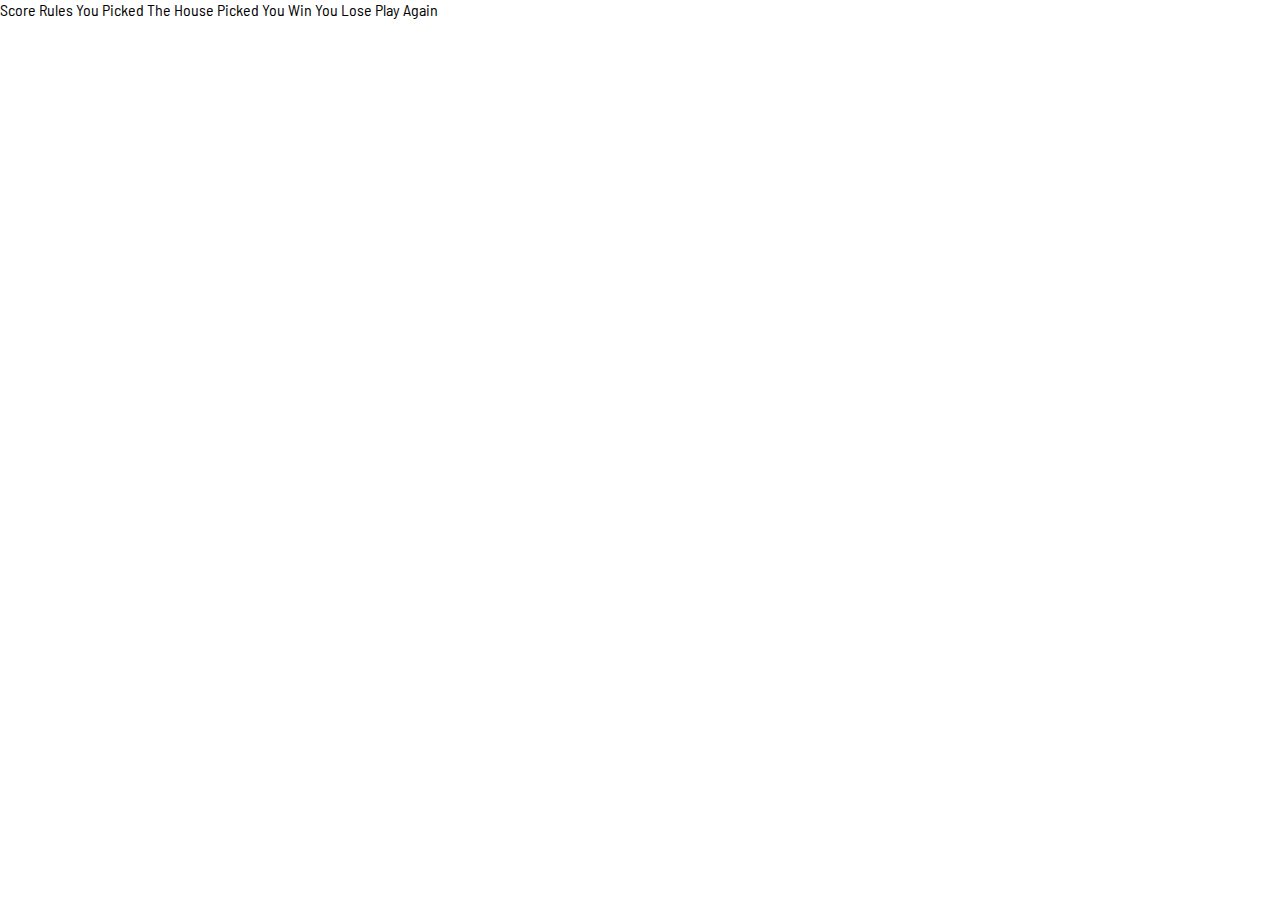
==== 4.rock-paper-scissors-master/index.html @ fa1e1726 "create inital folders" ====
<!DOCTYPE html>
<html lang="en">

<head>
  <meta charset="UTF-8">
  <meta name="viewport" content="width=device-width, initial-scale=1.0">
    <!-- displays site properly based on user's device -->

  <!-- Google Fonts -->
  <link rel="preconnect" href="https://fonts.googleapis.com">
  <link rel="preconnect" href="https://fonts.gstatic.com" crossorigin>
  <link
    href="https://fonts.googleapis.com/css2?family=Barlow+Semi+Condensed:ital,wght@0,600;0,700;1,600;1,700&display=swap"
    rel="stylesheet">

  <!-- Favicon -->
  <link rel="icon" type="image/png" sizes="32x32" href="./images/favicon-32x32.png">

  <!-- External CSS -->
  <link rel="stylesheet" href="css/styles.css">

  <title>Frontend Mentor | Rock, Paper, Scissors</title>
</head>

<body>
  

  Score
  Rules

  You Picked
  The House Picked

  You Win
  You Lose

  Play Again


  <script src="js/index.js" charset="UTF-8"></script>
</body>

</html>
---- 4.rock-paper-scissors-master/css/styles.css ----
* {
    margin: 0;
    padding: 0;
    box-sizing: border-box;
    list-style: none;
    text-decoration: none;
}

body {
    font-family: "Barlow Semi Condensed", sans-serif;
}




/* font-weight: 600, 700 */
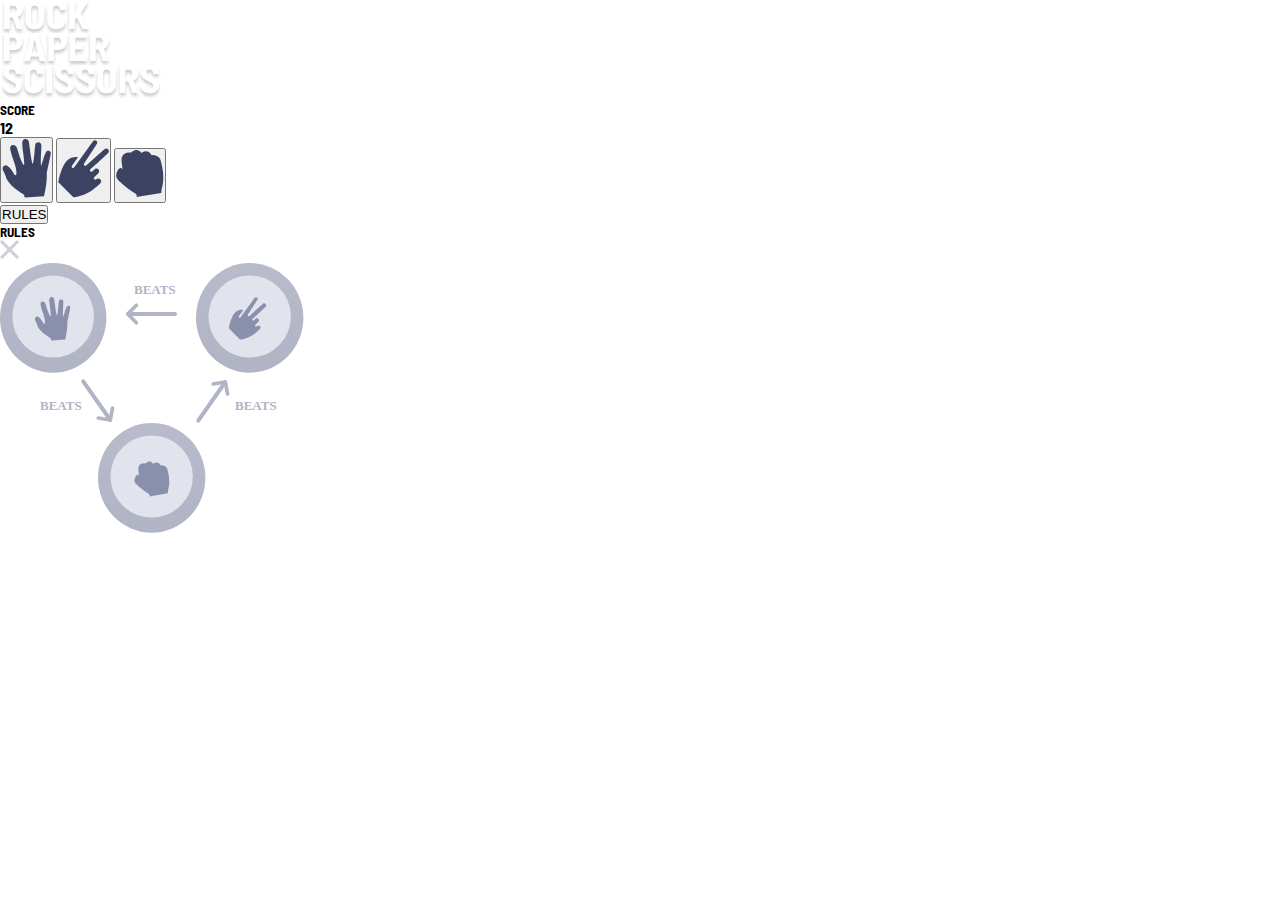
==== commit 960e3c04: "edit html structre" ====
--- a/4.rock-paper-scissors-master/index.html
+++ b/4.rock-paper-scissors-master/index.html
@@ -4,7 +4,7 @@
 <head>
   <meta charset="UTF-8">
   <meta name="viewport" content="width=device-width, initial-scale=1.0">
-    <!-- displays site properly based on user's device -->
+  <!-- displays site properly based on user's device -->
 
   <!-- Google Fonts -->
   <link rel="preconnect" href="https://fonts.googleapis.com">
@@ -23,21 +23,47 @@
 </head>
 
 <body>
-  
 
-  Score
-  Rules
+  <div class="headings-wrapper">
+    <img src="images/logo.svg" alt="headline">
+    <div class="scoreboard">
+      <h5>SCORE</h5>
+      <h4>12</h4>
+    </div>
+  </div>
 
-  You Picked
-  The House Picked
 
-  You Win
-  You Lose
+  <div class="button-container">
+    <button><img src="images/icon-paper.svg" alt="paper-icon"></button>
+    <button><img src="images/icon-scissors.svg" alt="scissors-icon"></button>
+    <button><img src="images/icon-rock.svg" alt="rock-icon"></button>
+  </div>
 
-  Play Again
 
+  <button>RULES</button>
+
+  <div class="rules-container">
+    <div class="rules title">
+      <h5>RULES</h5>
+      <img src="images/icon-close.svg" alt="">
+    </div>
+    <img src="images/image-rules.svg" alt="rules-img">
+  </div>
 
   <script src="js/index.js" charset="UTF-8"></script>
 </body>
 
-</html>+</html>
+
+
+
+<!-- Score
+Rules
+
+You Picked
+The House Picked
+
+You Win
+You Lose
+
+Play Again -->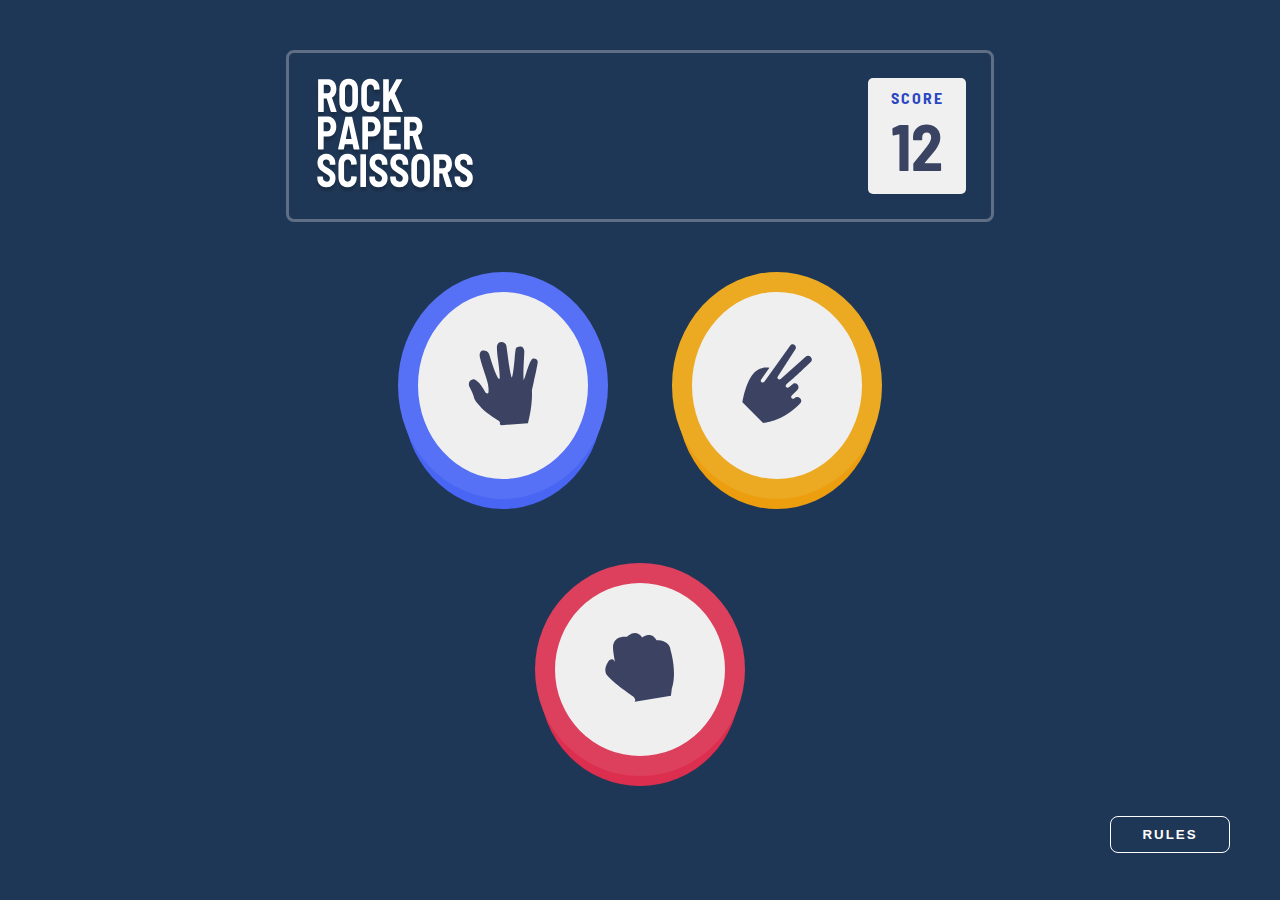
==== commit f4632269: "style main details and page" ====
--- a/4.rock-paper-scissors-master/index.html
+++ b/4.rock-paper-scissors-master/index.html
@@ -24,31 +24,34 @@
 
 <body>
 
-  <div class="headings-wrapper">
-    <img src="images/logo.svg" alt="headline">
-    <div class="scoreboard">
-      <h5>SCORE</h5>
-      <h4>12</h4>
+  <main class="flex-container fd-column">
+
+    <div class="headings-wrapper flex-container">
+      <img src="images/logo.svg" alt="headline">
+      <div class="scoreboard flex-container fd-column">
+        <h5>SCORE</h5>
+        <h4 id="score">12</h4>
+      </div>
     </div>
-  </div>
+
+    <div class="button-container flex-container">
+      <button id="paper-icon" class="game-buttons"><img src="images/icon-paper.svg" alt="paper-icon"></button>
+      <button id="scissors-icon" class="game-buttons"><img src="images/icon-scissors.svg" alt="scissors-icon"></button>
+      <button id="rock-icon" class="game-buttons"><img src="images/icon-rock.svg" alt="rock-icon"></button>
+    </div>
+
+    <button id="rules-button">RULES</button>
+
+  </main>
 
 
-  <div class="button-container">
-    <button><img src="images/icon-paper.svg" alt="paper-icon"></button>
-    <button><img src="images/icon-scissors.svg" alt="scissors-icon"></button>
-    <button><img src="images/icon-rock.svg" alt="rock-icon"></button>
-  </div>
-
-
-  <button>RULES</button>
-
-  <div class="rules-container">
+  <!-- <div class="rules-container">
     <div class="rules title">
       <h5>RULES</h5>
       <img src="images/icon-close.svg" alt="">
     </div>
     <img src="images/image-rules.svg" alt="rules-img">
-  </div>
+  </div> -->
 
   <script src="js/index.js" charset="UTF-8"></script>
 </body>
--- a/4.rock-paper-scissors-master/css/styles.css
+++ b/4.rock-paper-scissors-master/css/styles.css
@@ -1,4 +1,3 @@
-
 * {
     margin: 0;
     padding: 0;
@@ -9,9 +8,102 @@
 
 body {
     font-family: "Barlow Semi Condensed", sans-serif;
+    background-color: hsl(214, 47%, 23%);
+    padding-inline: 50px;
 }
 
 
+.flex-container {
+    display: flex;
+}
 
+.fd-column {
+    flex-direction: column;
+}
+
+main {
+    align-items: center;
+}
+
+.headings-wrapper {
+    border: 3px solid hsl(217, 16%, 45%);
+    width: 60%;
+    margin-block: 50px;
+    border-radius: 8px;
+    padding: 25px;
+    justify-content: space-between;
+}
+
+.scoreboard {
+    background-color: #f0f0f0;
+    width: 15%;
+    align-items: center;
+    border-radius: 5px;
+    padding: 10px 0;
+}
+
+.scoreboard h5 {
+    color: hsl(229, 64%, 46%);
+    font-size: 1rem;
+    letter-spacing: 2px;
+}
+
+#score {
+    color: hsl(229, 25%, 31%);
+    font-size: 4rem;
+}
+
+.button-container {
+    width: 700px;
+    gap: 4rem;
+    flex-wrap: wrap;
+    justify-content: center;
+}
+
+.game-buttons {
+    border: solid 20px;
+    border-radius: 100%;
+    aspect-ratio: 1/1;
+    padding: 50px;
+}
+
+.game-buttons:hover, .game-buttons:focus {
+    cursor: pointer;
+    transition: .5s ease;
+    scale: 1.1;
+}
+
+.button-container button:nth-child(1) {
+    border-color: hsl(230, 89%, 65%);
+    box-shadow: 0 15px 0 -5px hsl(230, 89%, 62%);
+}
+
+.button-container button:nth-child(2) {
+    border-color:  hsl(40, 84%, 53%);
+    box-shadow: 0 15px 0 -5px hsl(39, 89%, 49%);
+}
+
+.button-container button:nth-child(3) {
+    border-color: hsl(349, 70%, 56%);
+    box-shadow: 0 15px 0 -5px hsl(349, 71%, 52%);
+}
+
+.game-buttons img {
+    width: 70px;
+}
+
+#rules-button {
+    background-color: transparent;
+    color: #fff;
+    border-radius: 8px;
+    border: 1px solid #fff;
+    width: 120px;
+    padding: 10px;
+    justify-self: flex-end;
+    align-self: flex-end;
+    margin-top: 40px;
+    letter-spacing: 2px;
+    font-weight: 700;
+}
 
 /* font-weight: 600, 700 */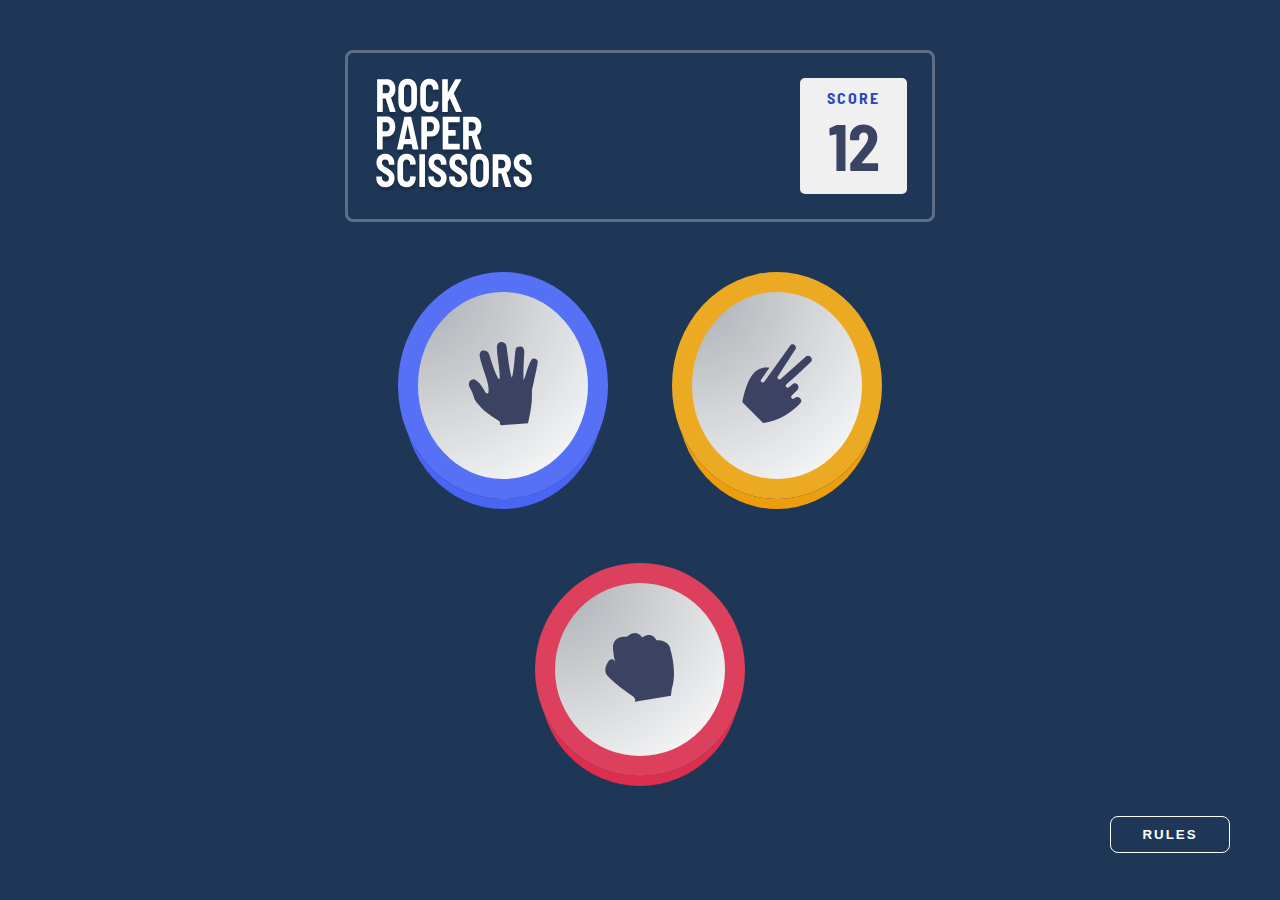
==== commit 23764eb8: "edit rules box style and display" ====
--- a/4.rock-paper-scissors-master/index.html
+++ b/4.rock-paper-scissors-master/index.html
@@ -45,13 +45,13 @@
   </main>
 
 
-  <!-- <div class="rules-container">
-    <div class="rules title">
+  <div class="rules-container flex-container fd-column hide">
+    <div class="rules-title-container flex-container">
       <h5>RULES</h5>
-      <img src="images/icon-close.svg" alt="">
+      <img id="close-icon" src="images/icon-close.svg" alt="">
     </div>
-    <img src="images/image-rules.svg" alt="rules-img">
-  </div> -->
+    <img id="rules-img" src="images/image-rules.svg" alt="rules-img">
+  </div>
 
   <script src="js/index.js" charset="UTF-8"></script>
 </body>
--- a/4.rock-paper-scissors-master/css/styles.css
+++ b/4.rock-paper-scissors-master/css/styles.css
@@ -27,7 +27,7 @@
 
 .headings-wrapper {
     border: 3px solid hsl(217, 16%, 45%);
-    width: 60%;
+    width: 50%;
     margin-block: 50px;
     border-radius: 8px;
     padding: 25px;
@@ -36,7 +36,7 @@
 
 .scoreboard {
     background-color: #f0f0f0;
-    width: 15%;
+    width: 20%;
     align-items: center;
     border-radius: 5px;
     padding: 10px 0;
@@ -65,12 +65,16 @@
     border-radius: 100%;
     aspect-ratio: 1/1;
     padding: 50px;
+    transition: .2s ease;
+    background: radial-gradient(circle at top left, rgba(197, 197, 197, 0.836), rgb(255, 255, 255));
 }
 
-.game-buttons:hover, .game-buttons:focus {
+.game-buttons:hover,
+.game-buttons:focus,
+#rules-button:hover {
     cursor: pointer;
-    transition: .5s ease;
-    scale: 1.1;
+    scale: 0.95;
+    transform: translateY(5px);
 }
 
 .button-container button:nth-child(1) {
@@ -79,7 +83,7 @@
 }
 
 .button-container button:nth-child(2) {
-    border-color:  hsl(40, 84%, 53%);
+    border-color: hsl(40, 84%, 53%);
     box-shadow: 0 15px 0 -5px hsl(39, 89%, 49%);
 }
 
@@ -104,6 +108,50 @@
     margin-top: 40px;
     letter-spacing: 2px;
     font-weight: 700;
+    transition: .2s ease;
 }
 
-/* font-weight: 600, 700 */+.rules-container {
+    width: 22.5%;
+    height: 450px;
+    background-color: #fff;
+    position: absolute;
+    top: 195px;
+    left: 740px;
+    border-radius: 8px;
+    padding: 30px;
+    align-items: center;
+    gap: 2rem;
+    font-size: 2rem;
+}
+
+.rules-title-container {
+    width: 100%;
+    justify-content: space-between;
+}
+
+#close-icon {
+    width: 20px;
+    transition: ease .5s;
+}
+
+#close-icon:hover {
+    cursor: pointer;
+    scale: 1.25;
+}
+
+#rules-img {
+    width: 95%;
+}
+
+
+
+/* JS Classes */
+
+.hide {
+    display: none;
+}
+
+.game-buttons-large {
+    padding: 100px;
+}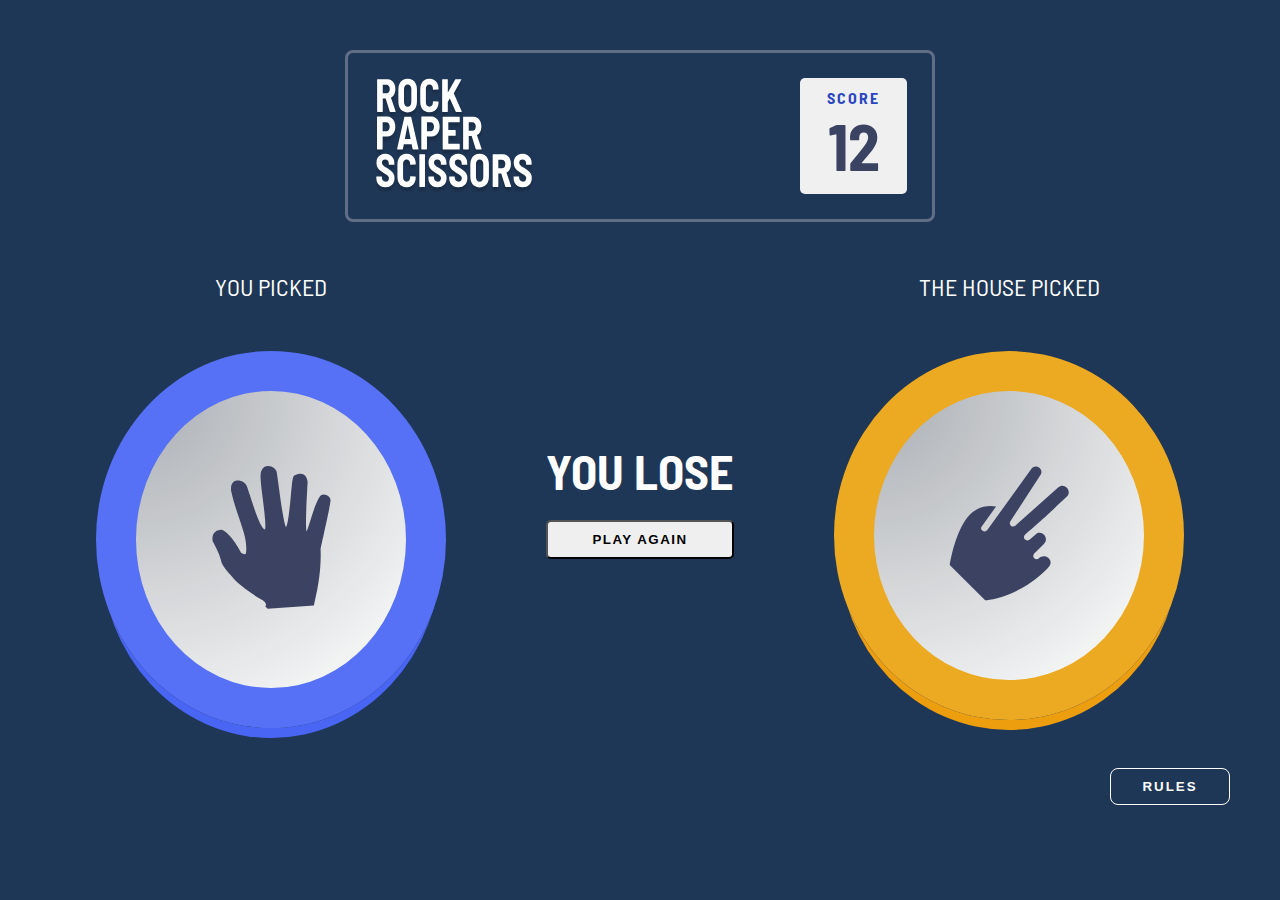
==== commit 744058ff: "create result box and buttons" ====
--- a/4.rock-paper-scissors-master/index.html
+++ b/4.rock-paper-scissors-master/index.html
@@ -34,10 +34,30 @@
       </div>
     </div>
 
-    <div class="button-container flex-container">
+    <!-- <div class="button-container flex-container">
       <button id="paper-icon" class="game-buttons"><img src="images/icon-paper.svg" alt="paper-icon"></button>
       <button id="scissors-icon" class="game-buttons"><img src="images/icon-scissors.svg" alt="scissors-icon"></button>
       <button id="rock-icon" class="game-buttons"><img src="images/icon-rock.svg" alt="rock-icon"></button>
+    </div> -->
+
+    <div class="result-container flex-container">
+
+      <div class="flex-container fd-column result-title-box">
+        <p>YOU PICKED</p>
+        <button id="paper-icon" class="game-buttons"><img src="images/icon-paper.svg" alt="paper-icon"></button>
+      </div>
+
+      <div class="result-box flex-container fd-column">
+        <h3>YOU LOSE</h3>
+        <button>PLAY AGAIN</button>
+      </div>
+
+      <div class="flex-container fd-column result-title-box">
+        <p>THE HOUSE PICKED</p>
+        <button id="scissors-icon" class="game-buttons"><img src="images/icon-scissors.svg"
+            alt="scissors-icon"></button>
+      </div>
+
     </div>
 
     <button id="rules-button">RULES</button>
--- a/4.rock-paper-scissors-master/css/styles.css
+++ b/4.rock-paper-scissors-master/css/styles.css
@@ -12,7 +12,6 @@
     padding-inline: 50px;
 }
 
-
 .flex-container {
     display: flex;
 }
@@ -24,6 +23,8 @@
 main {
     align-items: center;
 }
+
+/* Headings & Scoreboard Section  */
 
 .headings-wrapper {
     border: 3px solid hsl(217, 16%, 45%);
@@ -53,9 +54,11 @@
     font-size: 4rem;
 }
 
+/* Buttons  */
+
 .button-container {
-    width: 700px;
-    gap: 4rem;
+    width: 500px;
+    gap: 5rem;
     flex-wrap: wrap;
     justify-content: center;
 }
@@ -71,23 +74,24 @@
 
 .game-buttons:hover,
 .game-buttons:focus,
-#rules-button:hover {
+#rules-button:hover,
+.result-box button:hover {
     cursor: pointer;
     scale: 0.95;
     transform: translateY(5px);
 }
 
-.button-container button:nth-child(1) {
+#paper-icon {
     border-color: hsl(230, 89%, 65%);
     box-shadow: 0 15px 0 -5px hsl(230, 89%, 62%);
 }
 
-.button-container button:nth-child(2) {
+#scissors-icon {
     border-color: hsl(40, 84%, 53%);
     box-shadow: 0 15px 0 -5px hsl(39, 89%, 49%);
 }
 
-.button-container button:nth-child(3) {
+#rock-icon {
     border-color: hsl(349, 70%, 56%);
     box-shadow: 0 15px 0 -5px hsl(349, 71%, 52%);
 }
@@ -95,6 +99,64 @@
 .game-buttons img {
     width: 70px;
 }
+
+/* Result Section */
+
+.result-container {
+    width: 1300px;
+    gap: 100px;
+    justify-content: center;
+}
+
+.result-container .game-buttons {
+    padding: 75px;
+    border: solid 40px;
+}
+
+.result-container .game-buttons img {
+    width: 120px;
+}
+
+.result-title-box {
+    gap: 50px;
+}
+
+.result-title-box p {
+    text-align: center;
+    font-size: 1.5rem;
+    color: #fff;
+}
+
+.result-box {
+    gap: 20px;
+    align-self: center;
+}
+
+.result-box * {
+    text-align: center;
+}
+
+.result-box h3 {
+    font-size: 3rem;
+    color:#fff
+}
+
+.result-box button {
+    padding: 10px;
+    border-radius: 5px;
+    font-weight: 600;
+    letter-spacing: 1.5px;
+    cursor: pointer;
+    transition: .2s ease;
+}
+
+.result-box button:hover,
+.result-box button:active {
+    color: hsl(349, 71%, 52%);
+}
+
+
+/* Rules Section */
 
 #rules-button {
     background-color: transparent;
